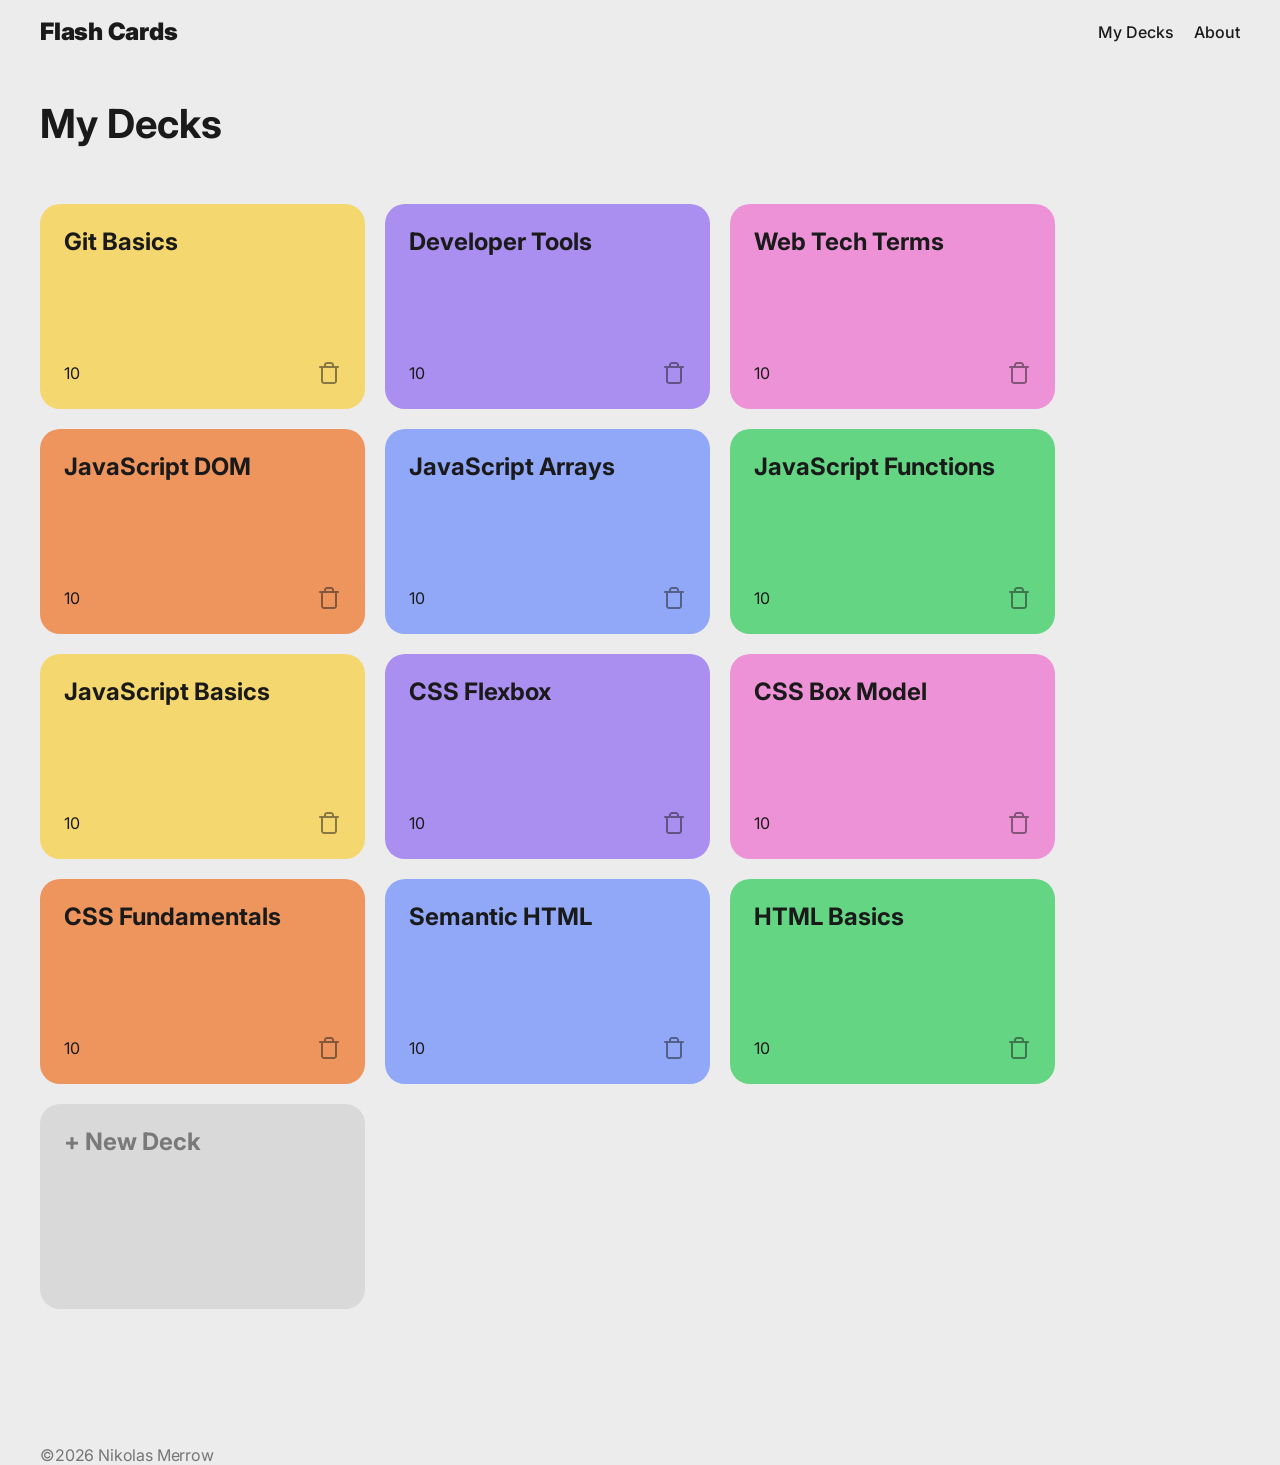
==== index.html @ 3f7960c8 "Initial commit" ====
<!doctype html>
<html lang="en">
  <head>
    <meta charset="UTF-8" />
    <meta name="viewport" content="width=device-width, initial-scale=1.0" />
    <meta name="author" content="Nik Merrow" />
    <meta
      name="description"
      content="A flashcard app designed to help students learn, practice, and study software engineering concepts."
    />
    <meta
      name="keywords"
      content="flashcards, software engineering, coding, programming, study tool, web development, tech skills, interview prep"
    />
    <title>Practice Cards for Code</title>
    <link rel="preconnect" href="https://fonts.googleapis.com" />
    <link rel="preconnect" href="https://fonts.gstatic.com" crossorigin />
    <link
      href="https://fonts.googleapis.com/css2?family=Inter:ital,opsz,wght@0,14..32,100..900;1,14..32,100..900&display=swap"
      rel="stylesheet"
    />
    <link rel="icon" href="favicon.ico" type="image/x-icon" />
    <link rel="stylesheet" href="assets/vendor/normalize.css" />
    <link rel="stylesheet" href="assets/css/style.css" />
  </head>
  <body class="page">
    <header class="header">
      <h1 class="header__title">
        <a class="header__link" href="#home">Flash Cards</a>
      </h1>
      <nav class="nav" aria-label="Main navigation">
        <ul class="nav__links">
          <li><a class="nav__link" href="#home">My Decks</a></li>
          <li><a class="nav__link" href="#about">About</a></li>
        </ul>
      </nav>
    </header>
    <main class="page__main-content">
      <section id="home" class="decks">
        <h2 class="decks__title" id="my-decks-section">My Decks</h2>
        <ul class="decks__list">
          <template id="deck-template">
            <li class="deck deck_color_green">
              <h2 class="deck__title"></h2>
              <div class="deck__row">
                <p class="deck__count"></p>
                <button
                  class="deck__delete-btn"
                  type="button"
                  aria-label="Delete deck"
                >
                  <img
                    class="deck__delete-icon"
                    src="assets/images/delete.svg"
                    alt="Delete deck icon"
                  />
                </button>
              </div>
              
              <a class="deck__link" href="#"></a>
            </li>
          </template>
        </ul>
        <button
          class="decks__new-deck-btn"
          type="button"
          aria-label="Create a new deck"
        >
          + New Deck
        </button>
      </section>
      <section id="about" class="page__section">
        <h2 class="page__title">About</h2>
        <p class="page__text">
          A flashcard app for practicing coding concepts.
        </p>
      </section>
      <section id="not-found" class="page__section">
        <h2 class="page__title">404 — Not Found</h2>
        <p class="page__text">The page you’re looking for doesn’t exist.</p>
      </section>
    </main>
    <footer class="footer">
      <p class="footer__text">&copy;2026 Nikolas Merrow</p>
    </footer>
    <script src="./assets/js/index.js" type="module"></script>
  </body>
</html>
---- assets/css/style.css ----
:root {
  --bg: #0f1724;
  --card: #0b1220;
  --accent: #60a5fa;
  --muted: #94a3b8;
}

* {
  box-sizing: border-box;
}
html,
body {
  height: 100%;
  margin: 0;
  font-family:
    "Inter",
    system-ui,
    -apple-system,
    "Segoe UI",
    Roboto,
    "Helvetica Neue",
    Arial,
    sans-serif;
}

.inter-unique {
  font-family: "Inter", sans-serif;
  font-optical-sizing: auto;
  font-weight: 900;
  font-style: normal;
}

.page {
  min-height: 100vh;
  margin: 0 auto;
  max-width: 1440px;
  margin: 0 auto;
  padding: 20px 40px 32px;
  box-sizing: border-box;
  display: flex;
  flex-direction: column;
  min-height: 100vh;
  color: #1a1a1a;
  line-height: 1;
  background-color: #ececec;
  font-family:
    "Inter",
    system-ui,
    -apple-system,
    "Segoe UI",
    Roboto,
    "Helvetica Neue",
    Arial,
    sans-serif;
}

.page__main-content {
  flex-grow: 1;
  margin-bottom: 138px;
}

.page__main-content_location_carousel {
  margin-top: 106px;
}

.header {
  display: flex;
  align-items: center;
  justify-content: space-between;
}

.header__title {
  margin: 0;
  font-weight: 900;
  font-size: 24px;
  letter-spacing: -0.24px;
}

.header__link {
  font-family: Inter, Arial, Helvetica, sans-serif;
  font-weight: 900;
  font-size: 24px;
  letter-spacing: -0.24px;
  color: #1a1a1a;
  text-decoration: none;
}

.header__nav {
  gap: 0.5rem;
  align-items: center;
}
.nav__links {
  display: flex;
  list-style: none;
  gap: 20px;
  margin: 0;
  padding: 0;
}
.nav__link {
  font-family: Inter, Arial, Helvetica, sans-serif;
  font-weight: 500;
  font-size: 16px;
  color: #1a1a1a;
  text-decoration: none;
}
.nav__link:hover {
  text-decoration: underline;
}

.page__section {
  display: none;
}

.decks {
  display: flex;
  flex-wrap: wrap;
  gap: 20px 20px;
}

.decks__title {
  font-weight: 700;
  font-size: 40px;
  margin: 0;
  margin-top: 60px;
  margin-bottom: 40px;
  flex-basis: 100%;
}

.decks__list {
  list-style: none;
  display: flex;
  flex-wrap: wrap;
  gap: 20px;
  margin: 0;
  padding: 0;
  width: 100%;
}

.decks__new-deck-btn {
  display: flex;
  align-items: flex-start;
  justify-content: flex-start;
  padding: 24px;
  max-width: 325px;
  width: 100%;
  height: 205px;
  border: none;
  border-radius: 20px;
  background-color: #d9d9d9;
  font-family: Inter, Arial, Helvetica, sans-serif;
  font-weight: 700;
  font-size: 24px;
  color: #1a1a1a80;
  cursor: pointer;
  margin-top: 0;
}

.decks__new-deck-btn:hover {
  background-color: #c5c5c5;
  color: #1a1a1a;
}

.deck {
  box-sizing: border-box;
  max-width: 325px;
  width: 100%;
  height: 205px;
  border-radius: 20px;
  padding: 24px;
  display: flex;
  flex-direction: column;
  justify-content: space-between;
  position: relative;
}

.deck__link {
  display: block;
  width: 100%;
  height: 100%;
  text-decoration: none;
  color: inherit;
  position: absolute;
  top: 0;
  left: 0;
  inset: 0;
}

.deck__title {
  margin: 0;
  font-size: 24px;
  font-weight: 700;
  line-height: 1.2;
}

.deck__row {
  display: flex;
  justify-content: space-between;
  align-items: center;
}

.deck__count {
  margin: 0;
  font-size: 16px;
  font-weight: 400;
}

.deck__delete-btn {
  width: 24px;
  height: 24px;
  background-color: transparent;
  border: none;
  opacity: 50%;
  cursor: pointer;
  padding: 0;
  z-index: 1;
}

.deck__delete-icon {
  width: 100%;
  height: 100%;
  display: block;
}

.deck__delete-btn:hover {
  opacity: 1;
}

.deck_color_green {
  background-color: #64d583;
}

.deck_color_blue {
  background-color: #91a8f9;
}

.deck_color_pink {
  background-color: #ee92d7;
}

.deck_color_purple {
  background-color: #aa8ef0;
}

.deck_color_orange {
  background-color: #ee955e;
}

.deck_color_yellow {
  background-color: #f5d770;
}

.carousel {
  display: flex;
  flex-direction: column;
  align-items: center;
  position: relative;
}

.carousel__title {
  margin-top: 0;
  margin-bottom: 32px;
  font-weight: 500;
  font-size: 14px;
  color: #1a1a1a80;
}

.carousel__content {
  display: flex;
  align-items: center;
  justify-content: center;
  gap: 20px;
}

.carousel__card {
  width: 440px;
  height: 300px;
  padding: 20px;
  border-radius: 20px;
  box-sizing: border-box;
  display: flex;
  align-items: center;
  justify-content: center;
}

.carousel__card {
  perspective: 1000px;
  transition: transform 0.6s ease;
  transform-style: preserve-3d;
}

.carousel__card_flipped {
  transform: rotateY(180deg);
}

.carousel__card-text {
  display: inline-block;
  backface-visibility: hidden;
  transition: transform 0.6s ease;
}

.carousel__card_flipped .carousel__card-text {
  transform: rotateY(180deg);
}

.carousel__card-text {
  font-weight: 700;
  font-size: 32px;
  margin: 0;
}

.carousel__btn {
  width: 44px;
  height: 44px;
  border-radius: 8px;
  border: none;
  background-color: #fff;
  cursor: pointer;
  opacity: 0.5;
  transition: opacity 0.2s ease;
  background-position: center;
  background-repeat: no-repeat;
}

.carousel__btn_type_left {
  background-image: url("../images/left.svg");
  transform: translateY(-50%);
}

.carousel__btn_type_right {
  background-image: url("../images/right.svg");
  transform: translateY(-50%);
}

.carousel__btn_type_flip {
  margin-top: 24px;
  background-image: url("../images/flip.svg");
}

.carousel__btn_disabled {
  opacity: 0.2;
  cursor: default;
  pointer-events: none;
}

.carousel__btn:not(.carousel__btn_disabled):hover {
  opacity: 1;
}

.carousel__card_color_green {
  background-color: #64d583;
}

.carousel__card_color_blue {
  background-color: #91a8f9;
}

.carousel__card_color_pink {
  background-color: #ee92d7;
}

.carousel__card_color_purple {
  background-color: #aa8ef0;
}

.carousel__card_color_orange {
  background-color: #ee955e;
}

.carousel__card_color_yellow {
  background-color: #f5d770;
}

.footer {
  margin-bottom: 32px;
}

.footer__text {
  margin: 0;
  font-family: Inter, Arial, Helvetica, sans-serif;
  font-weight: 400;
  font-size: 16px;
  line-height: 1;
  letter-spacing: -0.16px;
  color: #00000080;
}
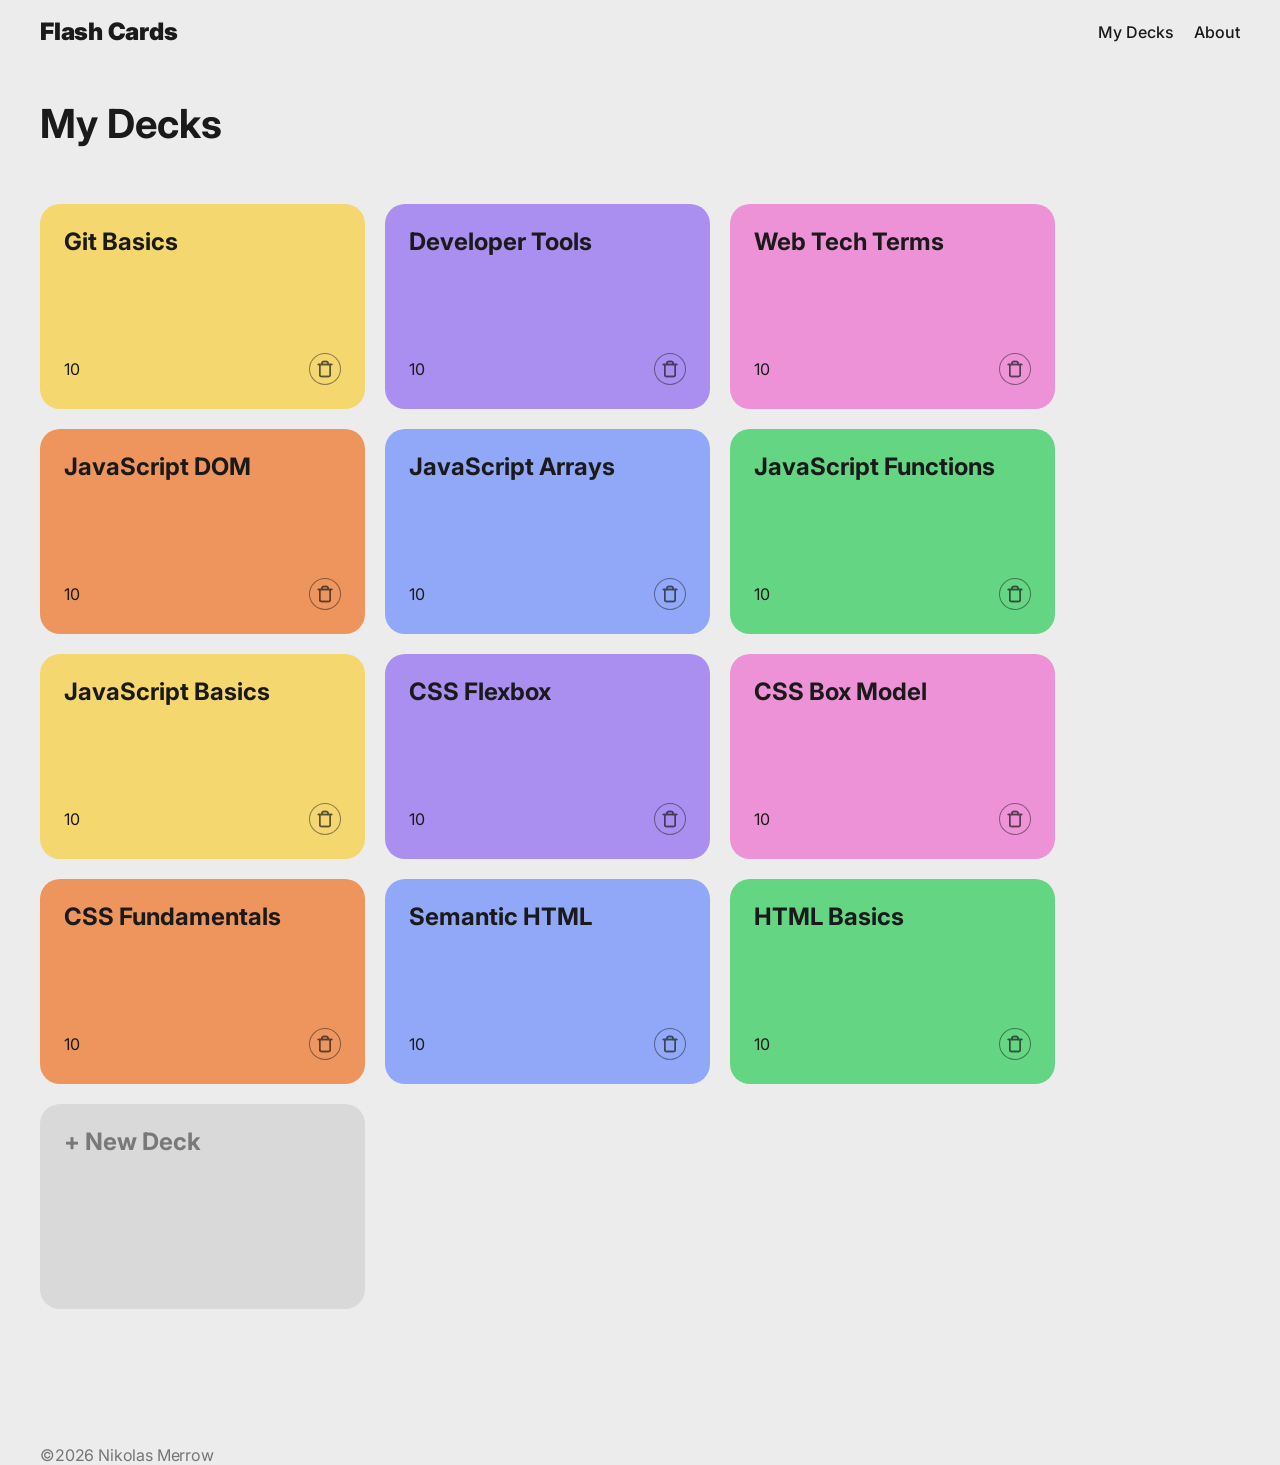
==== commit 1e409cfc: "update: added new code and fixed layout" ====
--- a/index.html
+++ b/index.html
@@ -56,7 +56,7 @@
                   />
                 </button>
               </div>
-              
+
               <a class="deck__link" href="#"></a>
             </li>
           </template>
@@ -67,6 +67,56 @@
           aria-label="Create a new deck"
         >
           + New Deck
+        </button>
+      </section>
+      <section id="deck" class="decks">
+        <div class="decks__header">
+          <h2 class="decks__title" id="deck-section-title">Deck</h2>
+          <button
+            class="decks__practice-btn"
+            type="button"
+            aria-label="Practice this deck"
+          >
+            Practice
+          </button>
+        </div>
+        <ul class="decks__list" id="deck-cards">
+          <template id="card-template">
+            <li class="deck deck_color_green">
+              <p class="deck__text"></p>
+              <div class="deck__row">
+                <button
+                  class="deck__flip-btn"
+                  type="button"
+                  aria-label="Flip card"
+                >
+                  <img
+                    class="deck__icon"
+                    src="assets/images/flip.svg"
+                    alt="Flip card icon"
+                  />
+                </button>
+                <button
+                  class="deck__delete-btn"
+                  type="button"
+                  aria-label="Delete card"
+                >
+                  <img
+                    class="deck__delete-icon"
+                    src="assets/images/delete.svg"
+                    alt="Delete card icon"
+                  />
+                </button>
+              </div>
+            </li>
+          </template>
+        </ul>
+        <button
+          class="decks__new-card-btn"
+          type="button"
+          aria-label="Create a new card"
+        >
+          + New Card
         </button>
       </section>
       <section id="about" class="page__section">
--- a/assets/css/style.css
+++ b/assets/css/style.css
@@ -117,6 +117,14 @@
   gap: 20px 20px;
 }
 
+.decks__header {
+  display: flex;
+  align-items: center;
+  justify-content: space-between;
+  width: 100%;
+  gap: 20px;
+}
+
 .decks__title {
   font-weight: 700;
   font-size: 40px;
@@ -126,6 +134,25 @@
   flex-basis: 100%;
 }
 
+.decks__practice-btn {
+  width: 103px;
+  height: 44px;
+  padding: 12px 16px 14px;
+  border: none;
+  border-radius: 8px;
+  background: var(--Black-Black, #1a1a1a);
+  color: #ffffff;
+  font-family: Inter, Arial, Helvetica, sans-serif;
+  font-weight: 700;
+  font-size: 16px;
+  line-height: 1;
+  letter-spacing: 0;
+  cursor: pointer;
+  align-self: flex-start;
+  margin-top: 60px;
+  margin-bottom: 40px;
+}
+
 .decks__list {
   list-style: none;
   display: flex;
@@ -136,7 +163,8 @@
   width: 100%;
 }
 
-.decks__new-deck-btn {
+.decks__new-deck-btn,
+.decks__new-card-btn {
   display: flex;
   align-items: flex-start;
   justify-content: flex-start;
@@ -155,7 +183,8 @@
   margin-top: 0;
 }
 
-.decks__new-deck-btn:hover {
+.decks__new-deck-btn:hover,
+.decks__new-card-btn:hover {
   background-color: #c5c5c5;
   color: #1a1a1a;
 }
@@ -192,10 +221,20 @@
   line-height: 1.2;
 }
 
+.deck__text {
+  margin: 0;
+  font-size: 32px;
+  font-weight: 700;
+  line-height: 1.2;
+  word-break: break-word;
+}
+
 .deck__row {
   display: flex;
   justify-content: space-between;
   align-items: center;
+  width: 100%;
+  margin-top: auto;
 }
 
 .deck__count {
@@ -204,25 +243,47 @@
   font-weight: 400;
 }
 
-.deck__delete-btn {
-  width: 24px;
-  height: 24px;
-  background-color: transparent;
-  border: none;
-  opacity: 50%;
+.deck__delete-btn,
+.deck__flip-btn {
+  display: flex;
+  align-items: center;
+  justify-content: center;
+  width: 32px;
+  height: 32px;
+  background-color: rgba(255, 255, 255, 0.02);
+  border: 1px solid rgba(26, 26, 26, 0.7);
+  border-radius: 50%;
+  opacity: 0.7;
   cursor: pointer;
   padding: 0;
   z-index: 1;
 }
 
+.deck__delete-btn:hover,
+.deck__flip-btn:hover {
+  opacity: 1;
+}
+
+.deck__icon,
 .deck__delete-icon {
-  width: 100%;
-  height: 100%;
+  width: 18px;
+  height: 18px;
   display: block;
-}
-
-.deck__delete-btn:hover {
-  opacity: 1;
+  opacity: 0.9;
+}
+
+.deck__flip-btn {
+  background-image: url("../images/flip.svg");
+  background-repeat: no-repeat;
+  background-position: center;
+  background-size: 18px 18px;
+}
+
+.deck__delete-btn {
+  background-image: url("../images/delete.svg");
+  background-repeat: no-repeat;
+  background-position: center;
+  background-size: 18px 18px;
 }
 
 .deck_color_green {
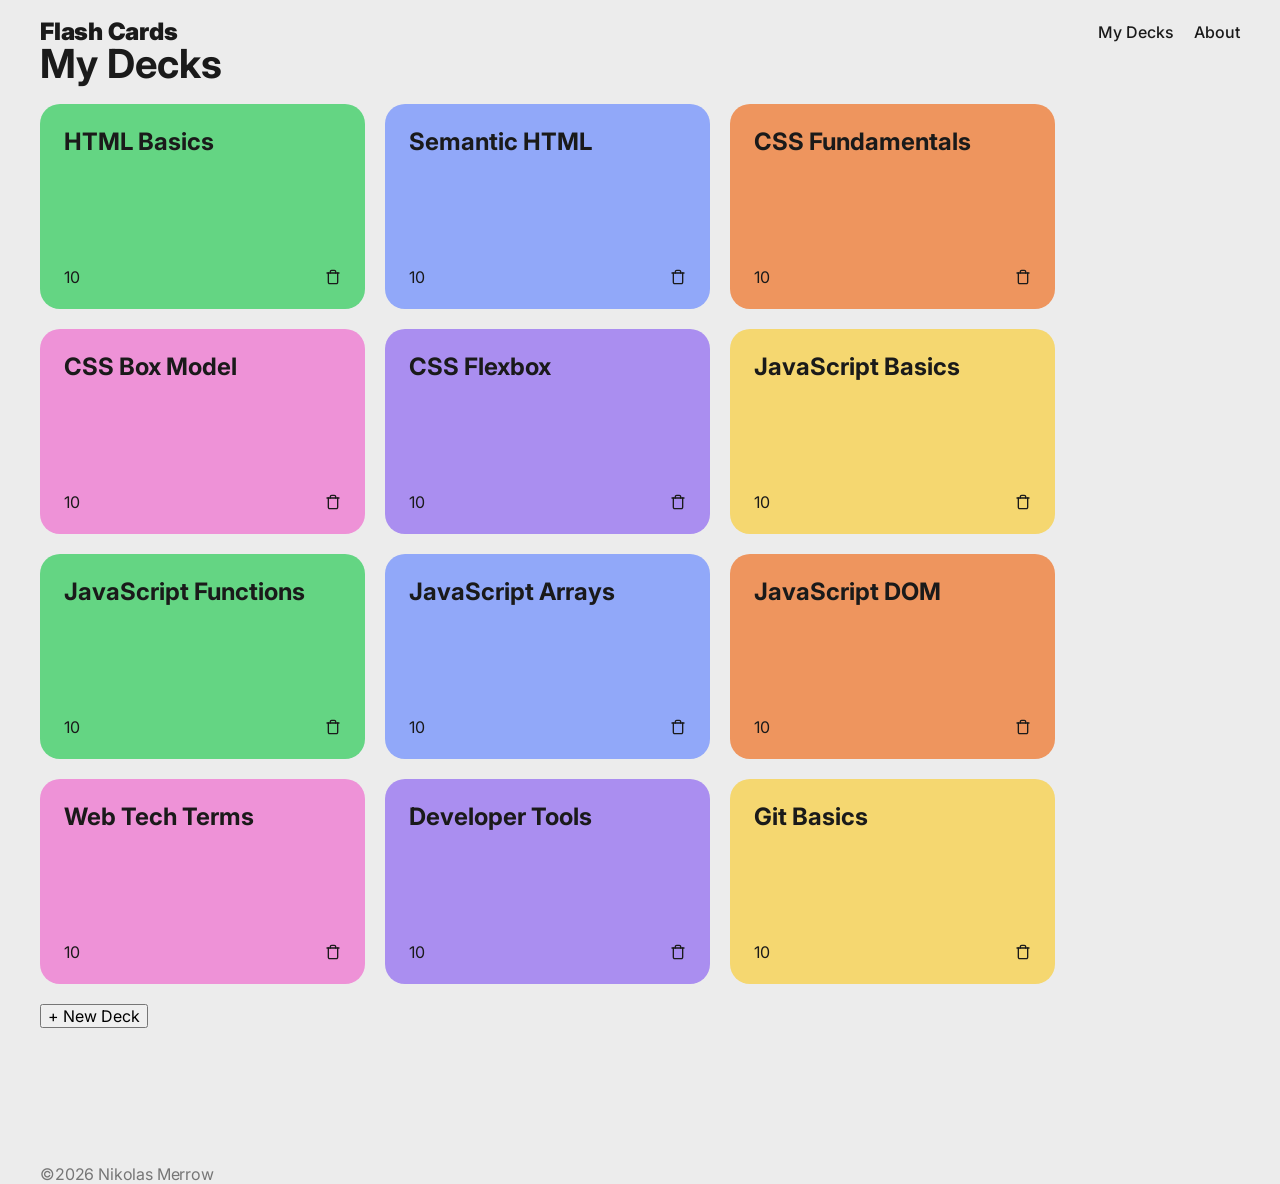
==== commit 3e478861: "Responsive design for home view(task1)" ====
--- a/index.html
+++ b/index.html
@@ -21,7 +21,7 @@
     />
     <link rel="icon" href="favicon.ico" type="image/x-icon" />
     <link rel="stylesheet" href="assets/vendor/normalize.css" />
-    <link rel="stylesheet" href="assets/css/style.css" />
+    <link rel="stylesheet" href="assets/css/index.css" />
   </head>
   <body class="page">
     <header class="header">
@@ -36,9 +36,9 @@
       </nav>
     </header>
     <main class="page__main-content">
-      <section id="home" class="decks">
-        <h2 class="decks__title" id="my-decks-section">My Decks</h2>
-        <ul class="decks__list">
+      <section id="home" class="gallery">
+        <h2 class="gallery__title" id="my-decks-section">My Decks</h2>
+        <ul class="gallery__list">
           <template id="deck-template">
             <li class="deck deck_color_green">
               <h2 class="deck__title"></h2>
@@ -62,57 +62,45 @@
           </template>
         </ul>
         <button
-          class="decks__new-deck-btn"
+          class="gallery__new-deck-btn"
           type="button"
           aria-label="Create a new deck"
         >
           + New Deck
         </button>
       </section>
-      <section id="deck" class="decks">
-        <div class="decks__header">
-          <h2 class="decks__title" id="deck-section-title">Deck</h2>
+      <section id="deck" class="gallery">
+        <div class="gallery__header">
+          <h2 class="gallery__title" id="deck-section-title">Deck</h2>
           <button
-            class="decks__practice-btn"
+            class="gallery__practice-btn"
             type="button"
             aria-label="Practice this deck"
           >
             Practice
           </button>
         </div>
-        <ul class="decks__list" id="deck-cards">
+        <ul class="gallery__list" id="deck-cards">
           <template id="card-template">
             <li class="deck deck_color_green">
               <p class="deck__text"></p>
               <div class="deck__row">
                 <button
-                  class="deck__flip-btn"
+                  class="card__btn card__btn_type_flip"
                   type="button"
                   aria-label="Flip card"
-                >
-                  <img
-                    class="deck__icon"
-                    src="assets/images/flip.svg"
-                    alt="Flip card icon"
-                  />
-                </button>
+                ></button>
                 <button
-                  class="deck__delete-btn"
+                  class="card__btn card__btn_type_delete"
                   type="button"
                   aria-label="Delete card"
-                >
-                  <img
-                    class="deck__delete-icon"
-                    src="assets/images/delete.svg"
-                    alt="Delete card icon"
-                  />
-                </button>
+                ></button>
               </div>
             </li>
           </template>
         </ul>
         <button
-          class="decks__new-card-btn"
+          class="gallery__new-card-btn"
           type="button"
           aria-label="Create a new card"
         >
@@ -129,6 +117,29 @@
         <h2 class="page__title">404 — Not Found</h2>
         <p class="page__text">The page you’re looking for doesn’t exist.</p>
       </section>
+      <section id="carousel" class="carousel">
+        <h2 class="carousel__title"></h2>
+        <div class="carousel__content">
+          <button
+            type="button"
+            aria-label="Go to previous card in deck"
+            class="carousel__btn carousel__btn_type_left carousel__btn_disabled"
+          ></button>
+          <div class="carousel__card carousel__card_color_green">
+            <p class="carousel__card-text"></p>
+          </div>
+          <button
+            type="button"
+            aria-label="Go to next card in deck"
+            class="carousel__btn carousel__btn_type_right"
+          ></button>
+        </div>
+        <button
+          type="button"
+          aria-label="Flip card"
+          class="carousel__btn carousel__btn_type_flip"
+        ></button>
+      </section>
     </main>
     <footer class="footer">
       <p class="footer__text">&copy;2026 Nikolas Merrow</p>
--- a/assets/css/index.css
+++ b/assets/css/index.css
@@ -0,0 +1,10 @@
+@import url("../vendor/normalize.css");
+@import url("./page.css");
+@import url("./header.css");
+@import url("./nav.css");
+@import url("./gallery.css");
+@import url("./card.css");
+@import url("./carousel.css");
+@import url("./footer.css");
+@import url("./base.css");
+@import url("./mobile-bar.css");
